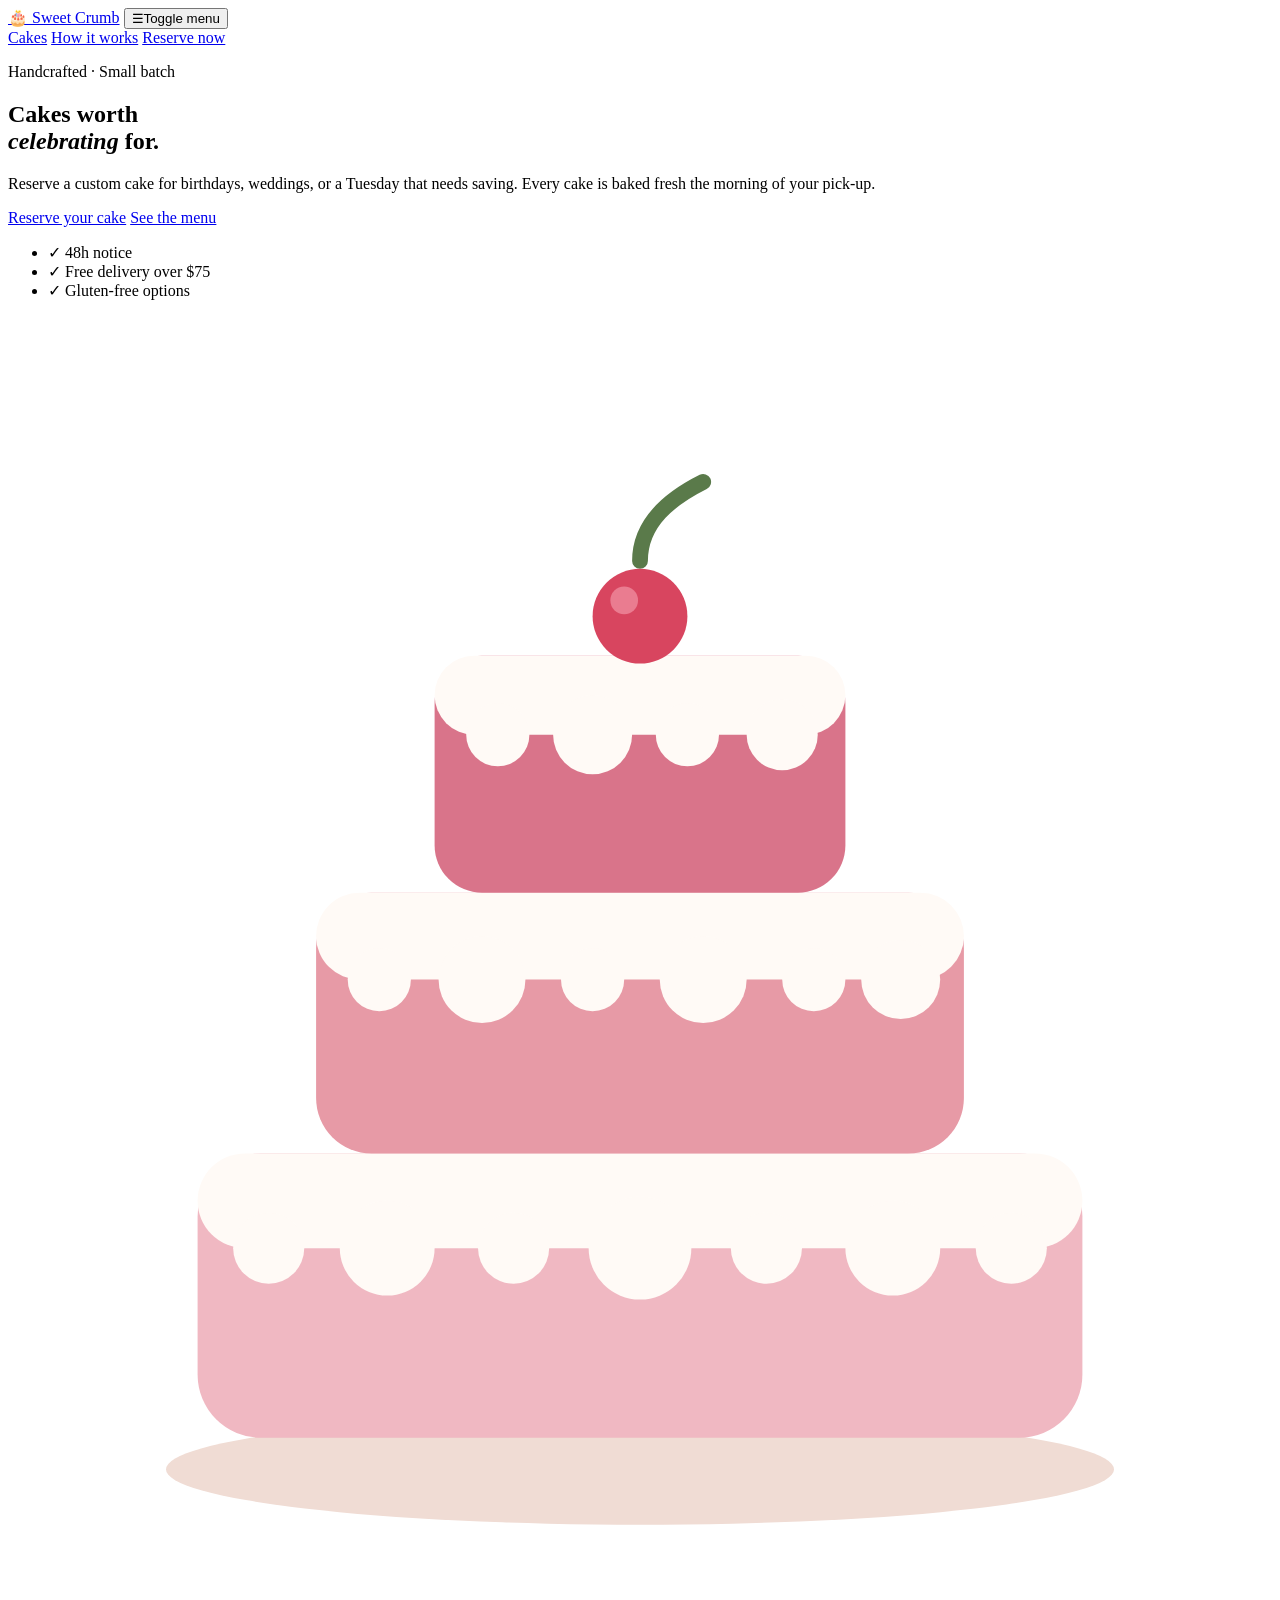
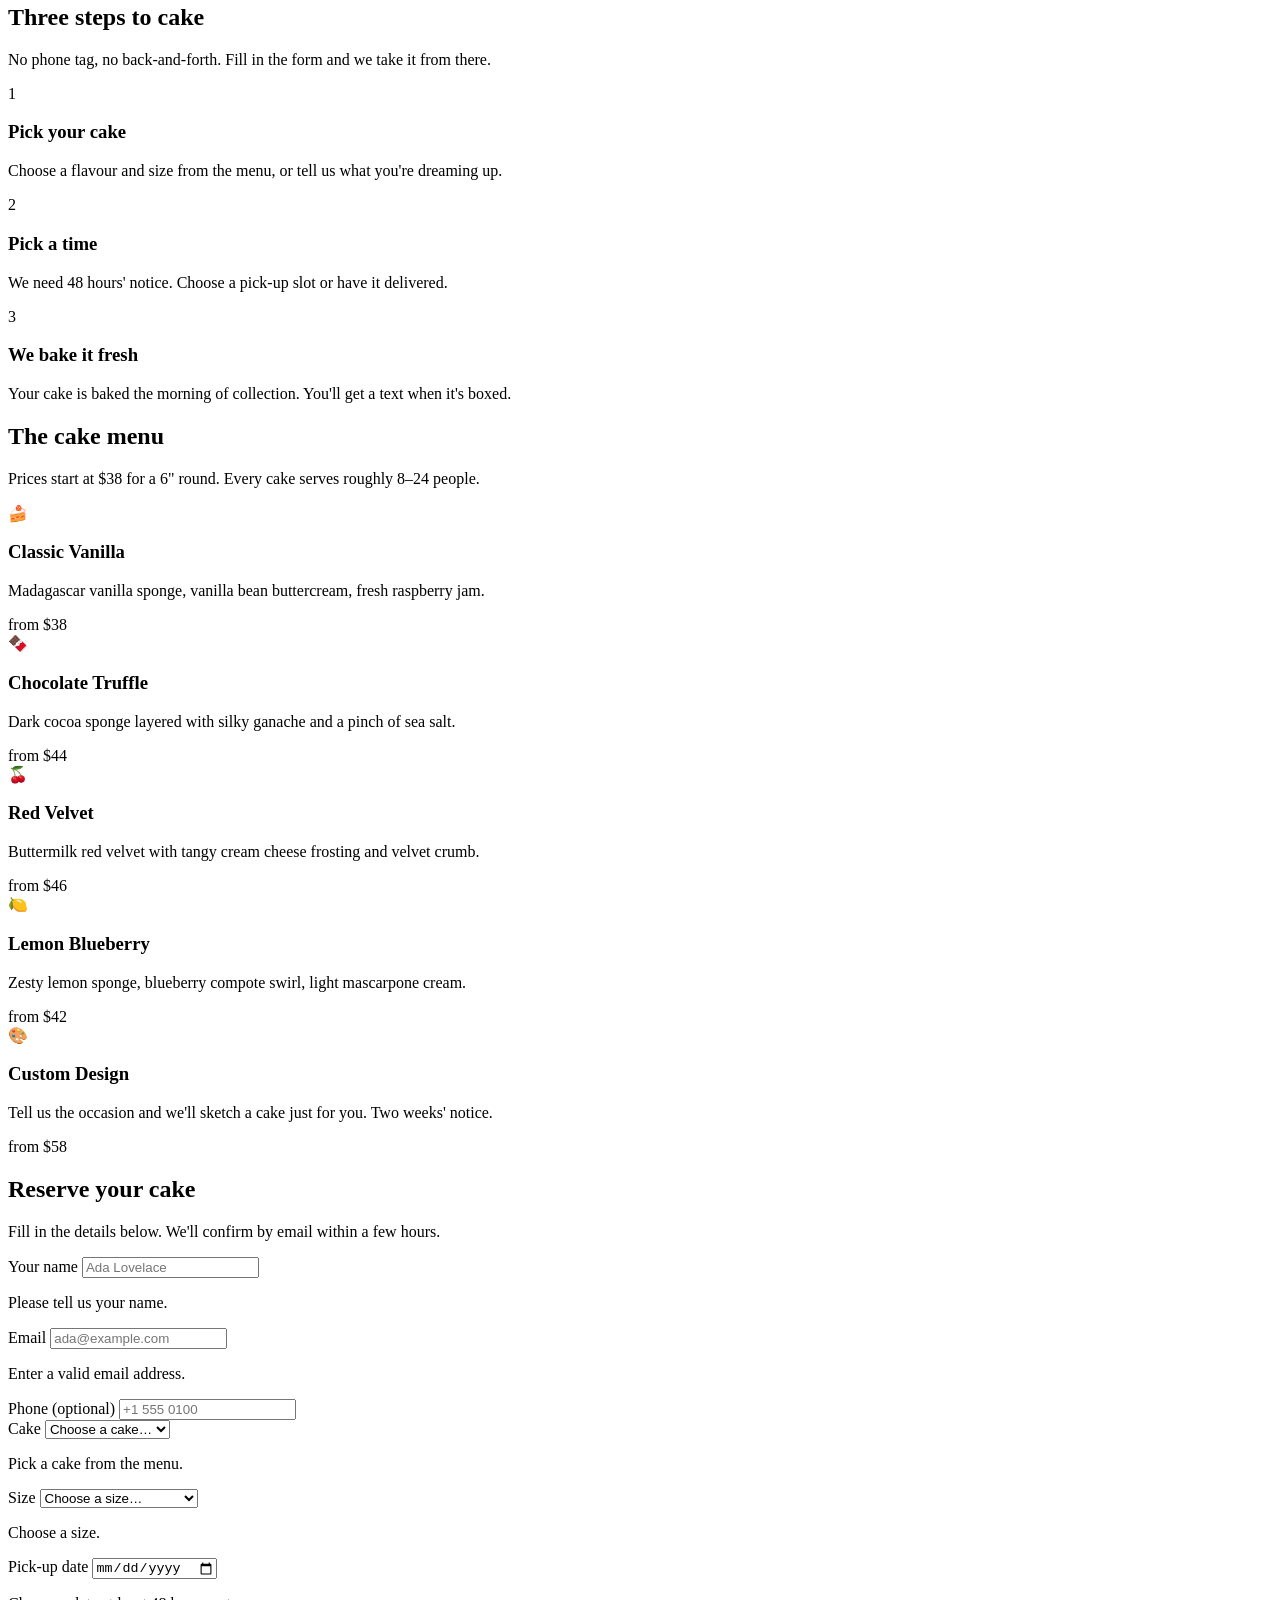
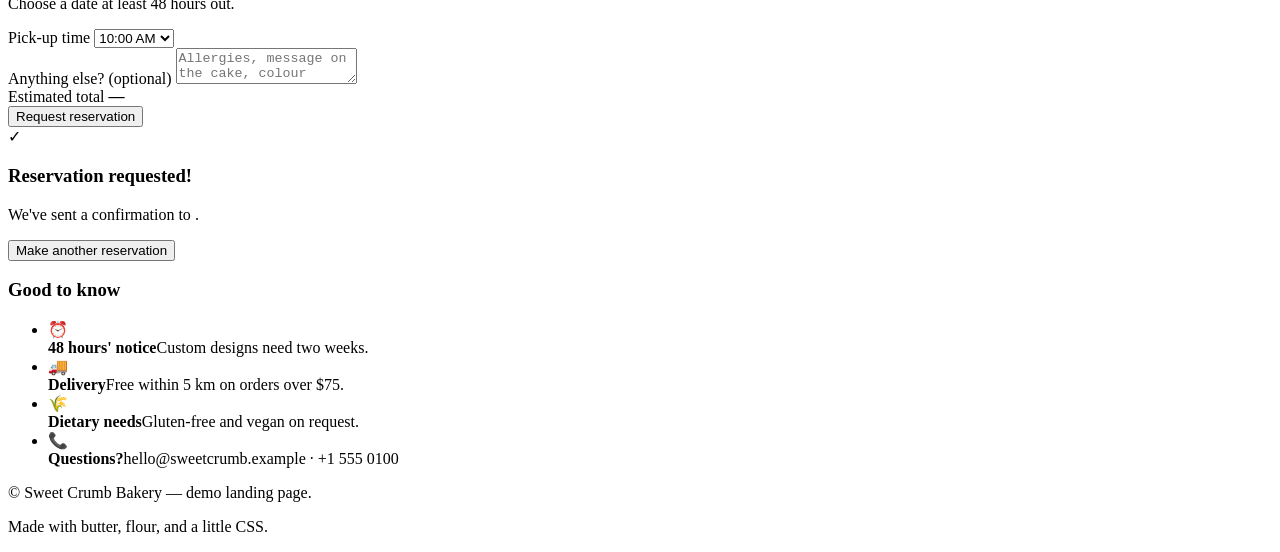
==== index.html @ ac87574b "Add files via upload" ====
<!DOCTYPE html>
<html lang="en">
<head>
  <meta charset="UTF-8" />
  <meta name="viewport" content="width=device-width, initial-scale=1.0" />
  <title>Sweet Crumb — Custom Cake Reservations</title>
  <meta name="description" content="Reserve a handcrafted cake for any occasion. Baked fresh, delivered to your door." />

  <link rel="preconnect" href="https://fonts.googleapis.com" />
  <link rel="preconnect" href="https://fonts.gstatic.com" crossorigin />
  <link href="https://fonts.googleapis.com/css2?family=Fraunces:wght@400;600;700&family=Inter:wght@400;500;600&display=swap" rel="stylesheet" />
  <link rel="stylesheet" href="css/styles.css" />
  <link rel="icon" href="data:image/svg+xml,<svg xmlns=%22http://www.w3.org/2000/svg%22 viewBox=%220 0 100 100%22><text y=%22.9em%22 font-size=%2290%22>🎂</text></svg>" />
</head>
<body>

  <header class="site-header" id="top">
    <div class="container header-inner">
      <a class="logo" href="#top"><span class="logo-mark">🎂</span> Sweet&nbsp;Crumb</a>

      <button class="nav-toggle" aria-expanded="false" aria-controls="primary-nav">
        <span aria-hidden="true">☰</span><span class="sr-only">Toggle menu</span>
      </button>

      <nav class="nav" id="primary-nav">
        <a href="#menu">Cakes</a>
        <a href="#how">How it works</a>
        <a href="#reserve" class="btn btn-sm">Reserve now</a>
      </nav>
    </div>
  </header>

  <main>

    <section class="hero">
      <div class="container hero-grid">
        <div class="hero-copy">
          <p class="eyebrow">Handcrafted · Small batch</p>
          <h1>Cakes worth<br /><em>celebrating</em> for.</h1>
          <p class="lead">
            Reserve a custom cake for birthdays, weddings, or a Tuesday that needs saving.
            Every cake is baked fresh the morning of your pick-up.
          </p>
          <div class="hero-actions">
            <a href="#reserve" class="btn">Reserve your cake</a>
            <a href="#menu" class="btn btn-ghost">See the menu</a>
          </div>
          <ul class="hero-badges">
            <li>✓ 48h notice</li>
            <li>✓ Free delivery over $75</li>
            <li>✓ Gluten-free options</li>
          </ul>
        </div>

        <div class="hero-art">
          <svg class="cake-art" viewBox="0 0 320 320" role="img"
               aria-label="Illustration of a three-tier frosted cake topped with a cherry">
            <ellipse cx="160" cy="292" rx="120" ry="14" fill="#f0dcd4"/>

            <rect x="48" y="212" width="224" height="72" rx="16" fill="#f0b8c2"/>
            <rect x="48" y="212" width="224" height="24" rx="12" fill="#fffaf6"/>
            <g fill="#fffaf6">
              <circle cx="66" cy="236" r="9"/><circle cx="96" cy="236" r="12"/>
              <circle cx="128" cy="236" r="9"/><circle cx="160" cy="236" r="13"/>
              <circle cx="192" cy="236" r="9"/><circle cx="224" cy="236" r="12"/>
              <circle cx="254" cy="236" r="9"/>
            </g>

            <rect x="78" y="146" width="164" height="66" rx="14" fill="#e79aa6"/>
            <rect x="78" y="146" width="164" height="22" rx="11" fill="#fffaf6"/>
            <g fill="#fffaf6">
              <circle cx="94" cy="168" r="8"/><circle cx="120" cy="168" r="11"/>
              <circle cx="148" cy="168" r="8"/><circle cx="176" cy="168" r="11"/>
              <circle cx="204" cy="168" r="8"/><circle cx="226" cy="168" r="10"/>
            </g>

            <rect x="108" y="86" width="104" height="60" rx="12" fill="#d9748a"/>
            <rect x="108" y="86" width="104" height="20" rx="10" fill="#fffaf6"/>
            <g fill="#fffaf6">
              <circle cx="124" cy="106" r="8"/><circle cx="148" cy="106" r="10"/>
              <circle cx="172" cy="106" r="8"/><circle cx="196" cy="106" r="9"/>
            </g>

            <path d="M160 62c0-10 8-16 16-20" fill="none" stroke="#5a7a4a"
                  stroke-width="4" stroke-linecap="round"/>
            <circle cx="160" cy="76" r="12" fill="#d8455f"/>
            <circle cx="156" cy="72" r="3.5" fill="#ef8a9c" opacity=".8"/>
          </svg>
        </div>
      </div>
    </section>

    <section class="section" id="how">
      <div class="container">
        <div class="section-head reveal">
          <h2>Three steps to cake</h2>
          <p>No phone tag, no back-and-forth. Fill in the form and we take it from there.</p>
        </div>

        <div class="feature-grid">
          <article class="feature reveal">
            <span class="num">1</span>
            <h3>Pick your cake</h3>
            <p>Choose a flavour and size from the menu, or tell us what you're dreaming up.</p>
          </article>
          <article class="feature reveal">
            <span class="num">2</span>
            <h3>Pick a time</h3>
            <p>We need 48 hours' notice. Choose a pick-up slot or have it delivered.</p>
          </article>
          <article class="feature reveal">
            <span class="num">3</span>
            <h3>We bake it fresh</h3>
            <p>Your cake is baked the morning of collection. You'll get a text when it's boxed.</p>
          </article>
        </div>
      </div>
    </section>

    <section class="section" id="menu">
      <div class="container">
        <div class="section-head reveal">
          <h2>The cake menu</h2>
          <p>Prices start at $38 for a 6" round. Every cake serves roughly 8–24 people.</p>
        </div>

        <div class="menu-grid">
          <article class="cake-card reveal">
            <div class="cake-art-top" style="--tint:#fdf0e6">🍰</div>
            <div class="body">
              <h3>Classic Vanilla</h3>
              <p>Madagascar vanilla sponge, vanilla bean buttercream, fresh raspberry jam.</p>
              <span class="price">from $38</span>
            </div>
          </article>

          <article class="cake-card reveal">
            <div class="cake-art-top" style="--tint:#f3e9e4">🍫</div>
            <div class="body">
              <h3>Chocolate Truffle</h3>
              <p>Dark cocoa sponge layered with silky ganache and a pinch of sea salt.</p>
              <span class="price">from $44</span>
            </div>
          </article>

          <article class="cake-card reveal">
            <div class="cake-art-top" style="--tint:#fdeaea">🍒</div>
            <div class="body">
              <h3>Red Velvet</h3>
              <p>Buttermilk red velvet with tangy cream cheese frosting and velvet crumb.</p>
              <span class="price">from $46</span>
            </div>
          </article>

          <article class="cake-card reveal">
            <div class="cake-art-top" style="--tint:#fbf6e0">🍋</div>
            <div class="body">
              <h3>Lemon Blueberry</h3>
              <p>Zesty lemon sponge, blueberry compote swirl, light mascarpone cream.</p>
              <span class="price">from $42</span>
            </div>
          </article>

          <article class="cake-card reveal">
            <div class="cake-art-top" style="--tint:#f0eefb">🎨</div>
            <div class="body">
              <h3>Custom Design</h3>
              <p>Tell us the occasion and we'll sketch a cake just for you. Two weeks' notice.</p>
              <span class="price">from $58</span>
            </div>
          </article>
        </div>
      </div>
    </section>

    <section class="section" id="reserve">
      <div class="container">
        <div class="section-head reveal">
          <h2>Reserve your cake</h2>
          <p>Fill in the details below. We'll confirm by email within a few hours.</p>
        </div>

        <div class="reserve-grid">

          <div class="card reveal">
            <form id="reservation-form" novalidate>

              <div class="field">
                <label for="name">Your name</label>
                <input type="text" id="name" name="name" autocomplete="name" placeholder="Ada Lovelace" />
                <p class="error" id="name-error">Please tell us your name.</p>
              </div>

              <div class="field-row">
                <div class="field">
                  <label for="email">Email</label>
                  <input type="email" id="email" name="email" autocomplete="email" placeholder="ada@example.com" />
                  <p class="error" id="email-error">Enter a valid email address.</p>
                </div>
                <div class="field">
                  <label for="phone">Phone <span class="optional">(optional)</span></label>
                  <input type="tel" id="phone" name="phone" autocomplete="tel" placeholder="+1 555 0100" />
                </div>
              </div>

              <div class="field-row">
                <div class="field">
                  <label for="cake">Cake</label>
                  <select id="cake" name="cake">
                    <option value="">Choose a cake…</option>
                    <option value="vanilla">Classic Vanilla</option>
                    <option value="chocolate">Chocolate Truffle</option>
                    <option value="red-velvet">Red Velvet</option>
                    <option value="lemon">Lemon Blueberry</option>
                    <option value="custom">Custom Design</option>
                  </select>
                  <p class="error" id="cake-error">Pick a cake from the menu.</p>
                </div>
                <div class="field">
                  <label for="size">Size</label>
                  <select id="size" name="size">
                    <option value="">Choose a size…</option>
                    <option value="6">6" round — serves 8</option>
                    <option value="8">8" round — serves 14</option>
                    <option value="10">10" round — serves 24</option>
                    <option value="tiered">Two-tier — serves 30+</option>
                  </select>
                  <p class="error" id="size-error">Choose a size.</p>
                </div>
              </div>

              <div class="field-row">
                <div class="field">
                  <label for="date">Pick-up date</label>
                  <input type="date" id="date" name="date" />
                  <p class="error" id="date-error">Choose a date at least 48 hours out.</p>
                </div>
                <div class="field">
                  <label for="time">Pick-up time</label>
                  <select id="time" name="time">
                    <option>10:00 AM</option>
                    <option>12:00 PM</option>
                    <option>2:00 PM</option>
                    <option>4:00 PM</option>
                    <option>6:00 PM</option>
                  </select>
                </div>
              </div>

              <div class="field">
                <label for="notes">Anything else? <span class="optional">(optional)</span></label>
                <textarea id="notes" name="notes" placeholder="Allergies, message on the cake, colour theme…"></textarea>
              </div>

              <div class="estimate">
                <span>Estimated total</span>
                <strong id="estimate-amount">—</strong>
              </div>

              <button type="submit" class="btn btn-block">Request reservation</button>
            </form>

            <div class="confirmation" id="confirmation">
              <div class="tick" aria-hidden="true">✓</div>
              <h3>Reservation requested!</h3>
              <p>We've sent a confirmation to <strong id="confirmation-email"></strong>.</p>
              <div class="summary" id="summary"></div>
              <button type="button" class="btn btn-ghost" id="new-reservation">Make another reservation</button>
            </div>
          </div>

          <aside class="card reveal">
            <h3>Good to know</h3>
            <ul class="info-list">
              <li>
                <span class="ico" aria-hidden="true">⏰</span>
                <div><strong>48 hours' notice</strong><span>Custom designs need two weeks.</span></div>
              </li>
              <li>
                <span class="ico" aria-hidden="true">🚚</span>
                <div><strong>Delivery</strong><span>Free within 5 km on orders over $75.</span></div>
              </li>
              <li>
                <span class="ico" aria-hidden="true">🌾</span>
                <div><strong>Dietary needs</strong><span>Gluten-free and vegan on request.</span></div>
              </li>
              <li>
                <span class="ico" aria-hidden="true">📞</span>
                <div><strong>Questions?</strong><span>hello@sweetcrumb.example · +1 555 0100</span></div>
              </li>
            </ul>
          </aside>

        </div>
      </div>
    </section>

  </main>

  <footer class="site-footer">
    <div class="container footer-inner">
      <p>© <span id="year"></span> Sweet Crumb Bakery — demo landing page.</p>
      <p>Made with butter, flour, and a little CSS.</p>
    </div>
  </footer>

  <script src="js/main.js"></script>
</body>
</html>
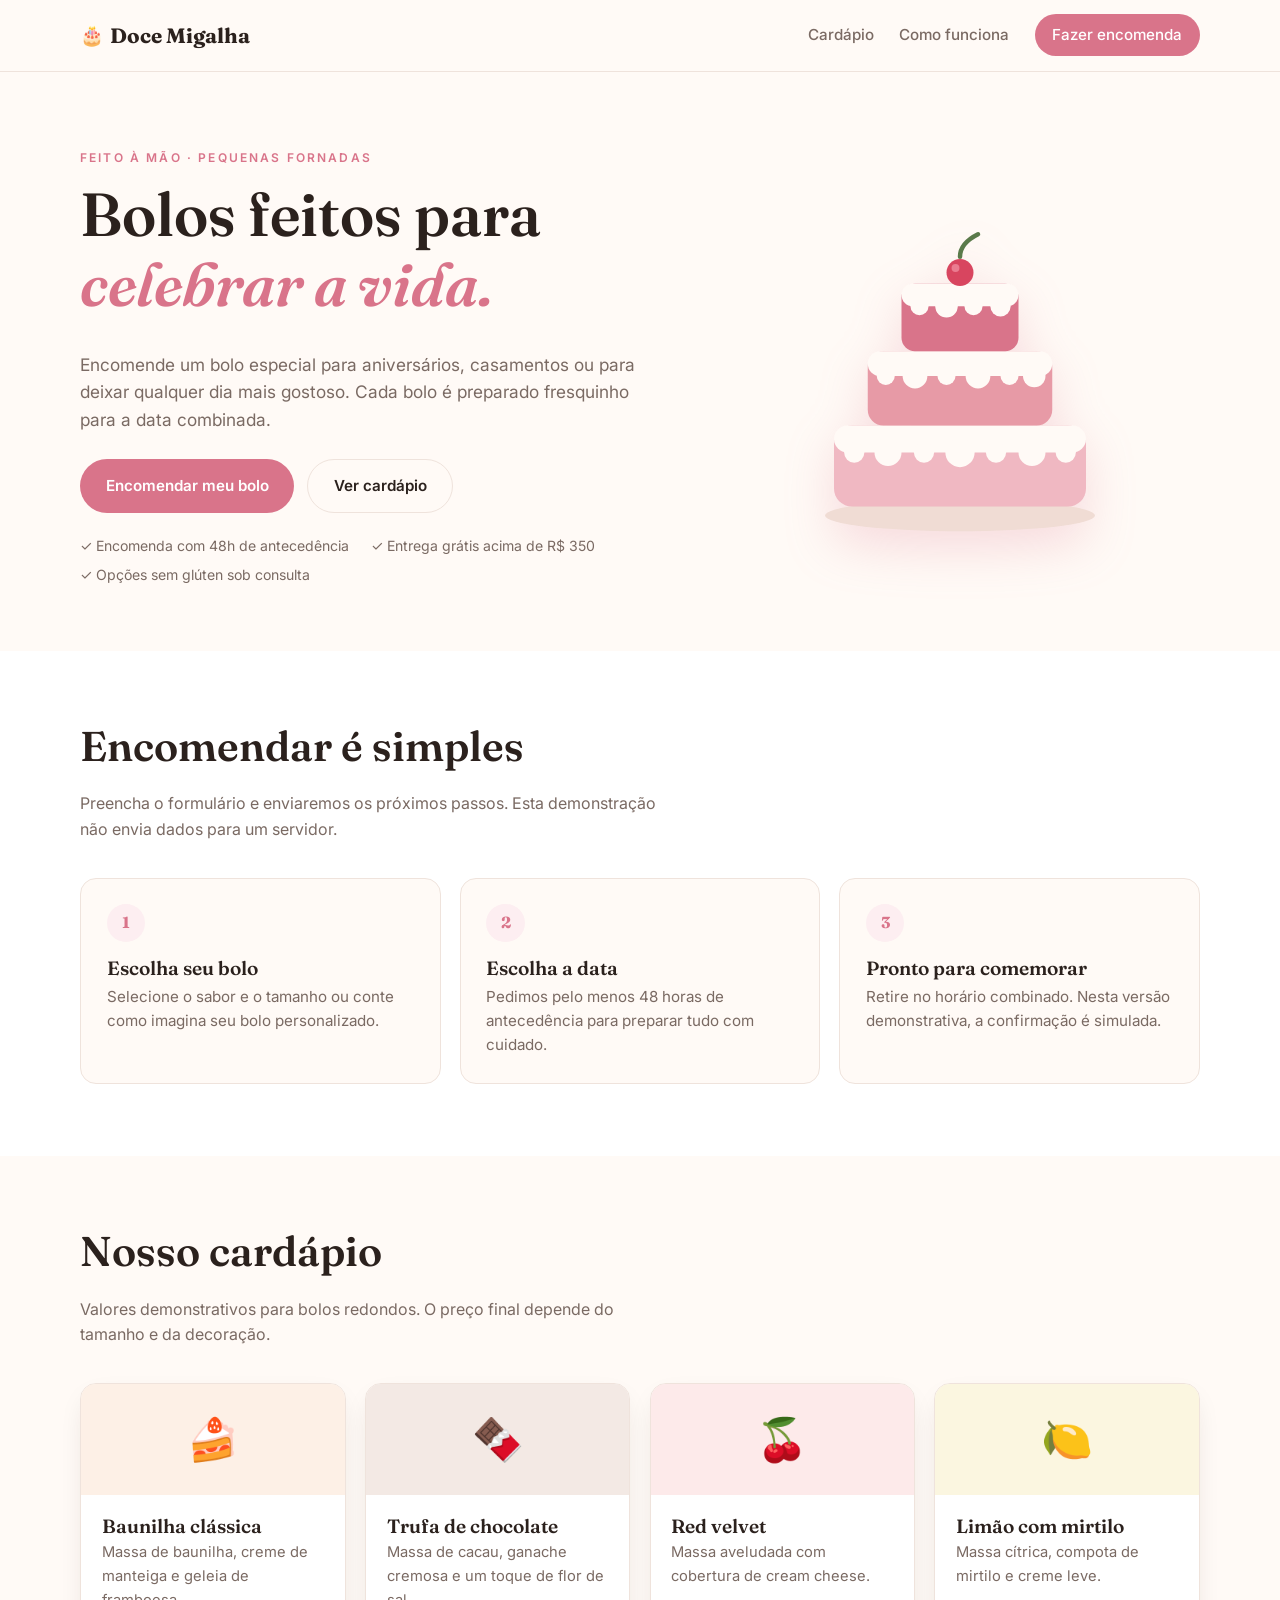
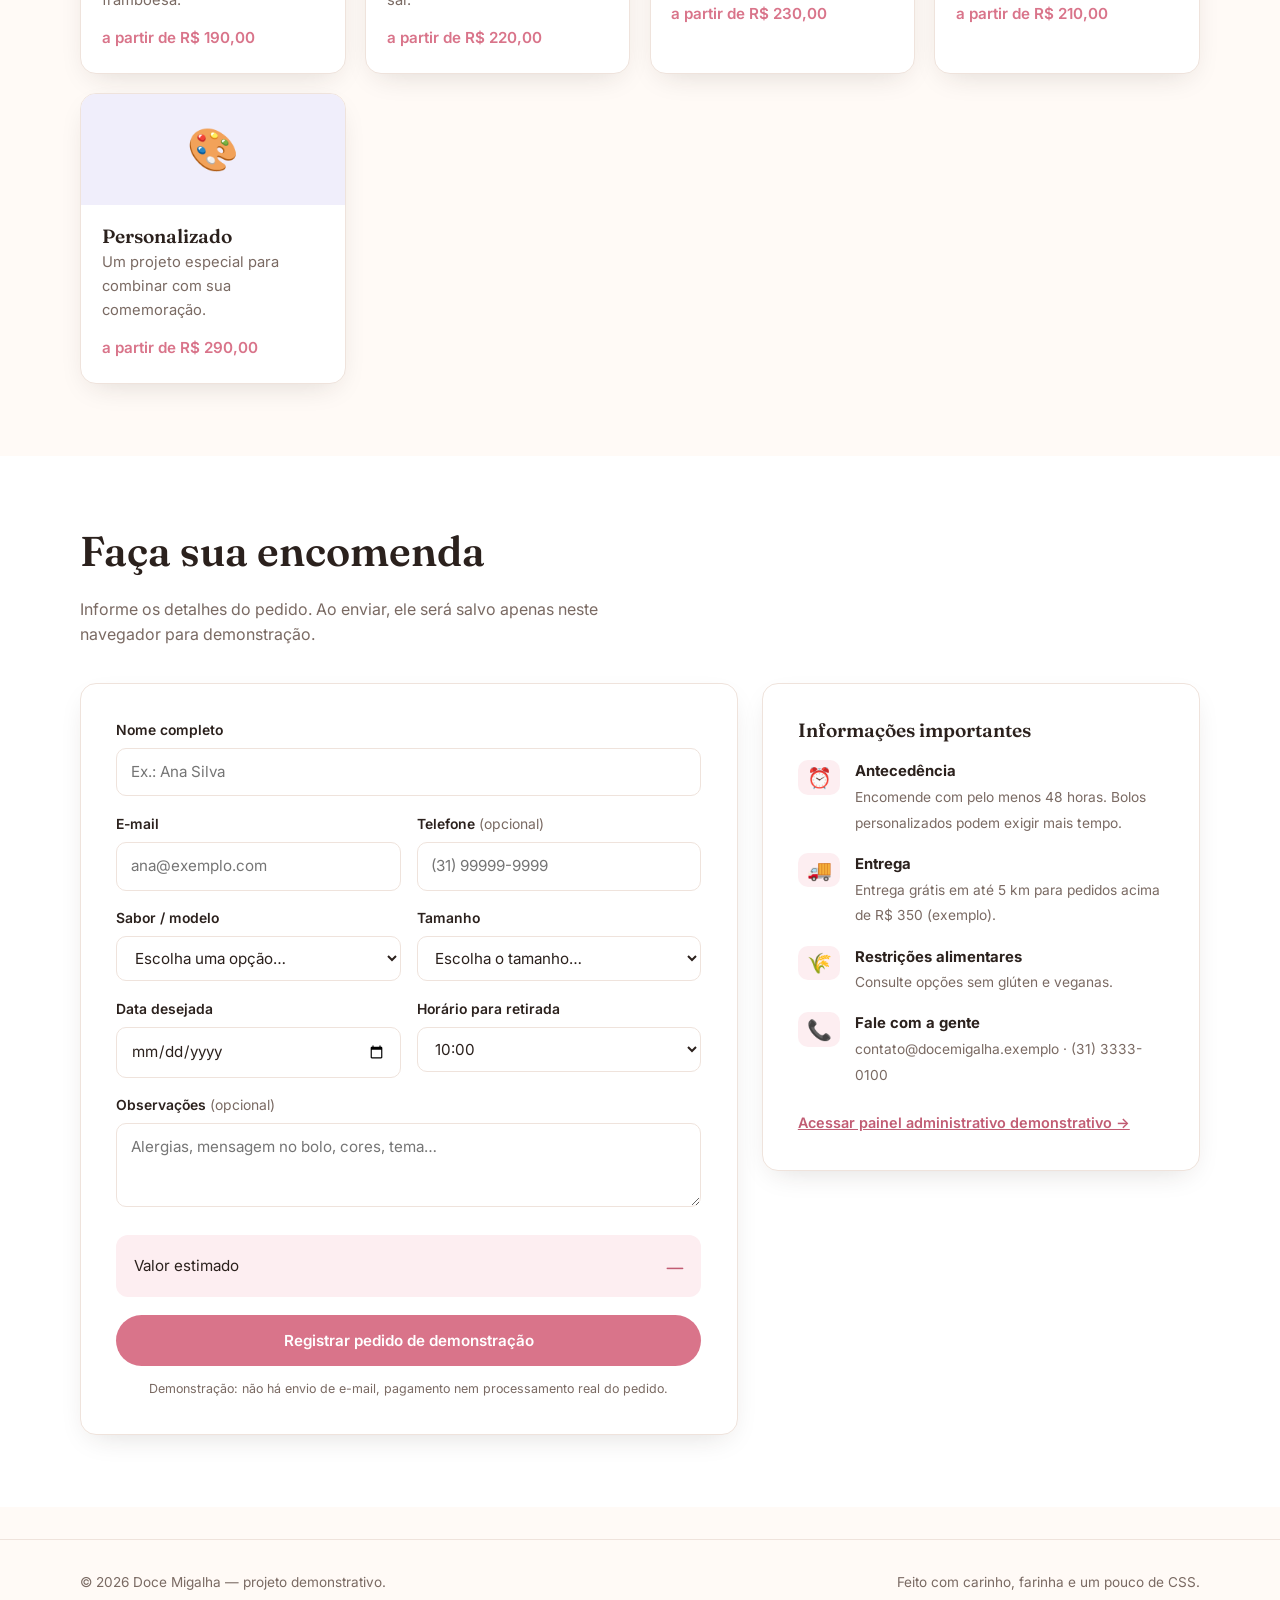
==== commit 7e7160d3: "first commit2" ====
--- a/index.html
+++ b/index.html
@@ -1,309 +1,138 @@
 <!DOCTYPE html>
-<html lang="en">
+<html lang="pt-BR">
 <head>
-  <meta charset="UTF-8" />
-  <meta name="viewport" content="width=device-width, initial-scale=1.0" />
-  <title>Sweet Crumb — Custom Cake Reservations</title>
-  <meta name="description" content="Reserve a handcrafted cake for any occasion. Baked fresh, delivered to your door." />
-
-  <link rel="preconnect" href="https://fonts.googleapis.com" />
-  <link rel="preconnect" href="https://fonts.gstatic.com" crossorigin />
-  <link href="https://fonts.googleapis.com/css2?family=Fraunces:wght@400;600;700&family=Inter:wght@400;500;600&display=swap" rel="stylesheet" />
-  <link rel="stylesheet" href="css/styles.css" />
-  <link rel="icon" href="data:image/svg+xml,<svg xmlns=%22http://www.w3.org/2000/svg%22 viewBox=%220 0 100 100%22><text y=%22.9em%22 font-size=%2290%22>🎂</text></svg>" />
+  <meta charset="UTF-8">
+  <meta name="viewport" content="width=device-width, initial-scale=1.0">
+  <title>Doce Migalha — Bolos artesanais sob encomenda</title>
+  <meta name="description" content="Reserve um bolo artesanal para sua comemoração. Feito fresquinho e com carinho.">
+  <link rel="preconnect" href="https://fonts.googleapis.com">
+  <link rel="preconnect" href="https://fonts.gstatic.com" crossorigin>
+  <link href="https://fonts.googleapis.com/css2?family=Fraunces:wght@400;600;700&family=Inter:wght@400;500;600;700&display=swap" rel="stylesheet">
+  <link rel="stylesheet" href="css/styles.css">
+  <link rel="icon" href="data:image/svg+xml,<svg xmlns=%22http://www.w3.org/2000/svg%22 viewBox=%220 0 100 100%22><text y=%22.9em%22 font-size=%2290%22>🎂</text></svg>">
 </head>
 <body>
-
   <header class="site-header" id="top">
     <div class="container header-inner">
-      <a class="logo" href="#top"><span class="logo-mark">🎂</span> Sweet&nbsp;Crumb</a>
-
-      <button class="nav-toggle" aria-expanded="false" aria-controls="primary-nav">
-        <span aria-hidden="true">☰</span><span class="sr-only">Toggle menu</span>
-      </button>
-
-      <nav class="nav" id="primary-nav">
-        <a href="#menu">Cakes</a>
-        <a href="#how">How it works</a>
-        <a href="#reserve" class="btn btn-sm">Reserve now</a>
+      <a class="logo" href="#top"><span class="logo-mark" aria-hidden="true">🎂</span> Doce Migalha</a>
+      <button class="nav-toggle" aria-expanded="false" aria-controls="primary-nav" aria-label="Abrir menu">☰</button>
+      <nav class="nav" id="primary-nav" aria-label="Navegação principal">
+        <a href="#cardapio">Cardápio</a>
+        <a href="#como-funciona">Como funciona</a>
+        <a href="#reserva" class="btn btn-sm">Fazer encomenda</a>
       </nav>
     </div>
   </header>
 
   <main>
-
     <section class="hero">
       <div class="container hero-grid">
         <div class="hero-copy">
-          <p class="eyebrow">Handcrafted · Small batch</p>
-          <h1>Cakes worth<br /><em>celebrating</em> for.</h1>
-          <p class="lead">
-            Reserve a custom cake for birthdays, weddings, or a Tuesday that needs saving.
-            Every cake is baked fresh the morning of your pick-up.
-          </p>
+          <p class="eyebrow">Feito à mão · Pequenas fornadas</p>
+          <h1>Bolos feitos para<br><em>celebrar a vida.</em></h1>
+          <p class="lead">Encomende um bolo especial para aniversários, casamentos ou para deixar qualquer dia mais gostoso. Cada bolo é preparado fresquinho para a data combinada.</p>
           <div class="hero-actions">
-            <a href="#reserve" class="btn">Reserve your cake</a>
-            <a href="#menu" class="btn btn-ghost">See the menu</a>
+            <a href="#reserva" class="btn">Encomendar meu bolo</a>
+            <a href="#cardapio" class="btn btn-ghost">Ver cardápio</a>
           </div>
           <ul class="hero-badges">
-            <li>✓ 48h notice</li>
-            <li>✓ Free delivery over $75</li>
-            <li>✓ Gluten-free options</li>
+            <li>✓ Encomenda com 48h de antecedência</li>
+            <li>✓ Entrega grátis acima de R$ 350</li>
+            <li>✓ Opções sem glúten sob consulta</li>
           </ul>
         </div>
-
         <div class="hero-art">
-          <svg class="cake-art" viewBox="0 0 320 320" role="img"
-               aria-label="Illustration of a three-tier frosted cake topped with a cherry">
+          <svg class="cake-art" viewBox="0 0 320 320" role="img" aria-label="Ilustração de um bolo de três andares decorado com uma cereja">
             <ellipse cx="160" cy="292" rx="120" ry="14" fill="#f0dcd4"/>
-
             <rect x="48" y="212" width="224" height="72" rx="16" fill="#f0b8c2"/>
             <rect x="48" y="212" width="224" height="24" rx="12" fill="#fffaf6"/>
-            <g fill="#fffaf6">
-              <circle cx="66" cy="236" r="9"/><circle cx="96" cy="236" r="12"/>
-              <circle cx="128" cy="236" r="9"/><circle cx="160" cy="236" r="13"/>
-              <circle cx="192" cy="236" r="9"/><circle cx="224" cy="236" r="12"/>
-              <circle cx="254" cy="236" r="9"/>
-            </g>
-
+            <g fill="#fffaf6"><circle cx="66" cy="236" r="9"/><circle cx="96" cy="236" r="12"/><circle cx="128" cy="236" r="9"/><circle cx="160" cy="236" r="13"/><circle cx="192" cy="236" r="9"/><circle cx="224" cy="236" r="12"/><circle cx="254" cy="236" r="9"/></g>
             <rect x="78" y="146" width="164" height="66" rx="14" fill="#e79aa6"/>
             <rect x="78" y="146" width="164" height="22" rx="11" fill="#fffaf6"/>
-            <g fill="#fffaf6">
-              <circle cx="94" cy="168" r="8"/><circle cx="120" cy="168" r="11"/>
-              <circle cx="148" cy="168" r="8"/><circle cx="176" cy="168" r="11"/>
-              <circle cx="204" cy="168" r="8"/><circle cx="226" cy="168" r="10"/>
-            </g>
-
+            <g fill="#fffaf6"><circle cx="94" cy="168" r="8"/><circle cx="120" cy="168" r="11"/><circle cx="148" cy="168" r="8"/><circle cx="176" cy="168" r="11"/><circle cx="204" cy="168" r="8"/><circle cx="226" cy="168" r="10"/></g>
             <rect x="108" y="86" width="104" height="60" rx="12" fill="#d9748a"/>
             <rect x="108" y="86" width="104" height="20" rx="10" fill="#fffaf6"/>
-            <g fill="#fffaf6">
-              <circle cx="124" cy="106" r="8"/><circle cx="148" cy="106" r="10"/>
-              <circle cx="172" cy="106" r="8"/><circle cx="196" cy="106" r="9"/>
-            </g>
-
-            <path d="M160 62c0-10 8-16 16-20" fill="none" stroke="#5a7a4a"
-                  stroke-width="4" stroke-linecap="round"/>
-            <circle cx="160" cy="76" r="12" fill="#d8455f"/>
-            <circle cx="156" cy="72" r="3.5" fill="#ef8a9c" opacity=".8"/>
+            <g fill="#fffaf6"><circle cx="124" cy="106" r="8"/><circle cx="148" cy="106" r="10"/><circle cx="172" cy="106" r="8"/><circle cx="196" cy="106" r="9"/></g>
+            <path d="M160 62c0-10 8-16 16-20" fill="none" stroke="#5a7a4a" stroke-width="4" stroke-linecap="round"/>
+            <circle cx="160" cy="76" r="12" fill="#d8455f"/><circle cx="156" cy="72" r="3.5" fill="#ef8a9c" opacity=".8"/>
           </svg>
         </div>
       </div>
     </section>
 
-    <section class="section" id="how">
+    <section class="section" id="como-funciona">
       <div class="container">
         <div class="section-head reveal">
-          <h2>Three steps to cake</h2>
-          <p>No phone tag, no back-and-forth. Fill in the form and we take it from there.</p>
+          <h2>Encomendar é simples</h2>
+          <p>Preencha o formulário e enviaremos os próximos passos. Esta demonstração não envia dados para um servidor.</p>
         </div>
-
         <div class="feature-grid">
-          <article class="feature reveal">
-            <span class="num">1</span>
-            <h3>Pick your cake</h3>
-            <p>Choose a flavour and size from the menu, or tell us what you're dreaming up.</p>
-          </article>
-          <article class="feature reveal">
-            <span class="num">2</span>
-            <h3>Pick a time</h3>
-            <p>We need 48 hours' notice. Choose a pick-up slot or have it delivered.</p>
-          </article>
-          <article class="feature reveal">
-            <span class="num">3</span>
-            <h3>We bake it fresh</h3>
-            <p>Your cake is baked the morning of collection. You'll get a text when it's boxed.</p>
-          </article>
+          <article class="feature reveal"><span class="num">1</span><h3>Escolha seu bolo</h3><p>Selecione o sabor e o tamanho ou conte como imagina seu bolo personalizado.</p></article>
+          <article class="feature reveal"><span class="num">2</span><h3>Escolha a data</h3><p>Pedimos pelo menos 48 horas de antecedência para preparar tudo com cuidado.</p></article>
+          <article class="feature reveal"><span class="num">3</span><h3>Pronto para comemorar</h3><p>Retire no horário combinado. Nesta versão demonstrativa, a confirmação é simulada.</p></article>
         </div>
       </div>
     </section>
 
-    <section class="section" id="menu">
+    <section class="section" id="cardapio">
       <div class="container">
-        <div class="section-head reveal">
-          <h2>The cake menu</h2>
-          <p>Prices start at $38 for a 6" round. Every cake serves roughly 8–24 people.</p>
-        </div>
-
-        <div class="menu-grid">
-          <article class="cake-card reveal">
-            <div class="cake-art-top" style="--tint:#fdf0e6">🍰</div>
-            <div class="body">
-              <h3>Classic Vanilla</h3>
-              <p>Madagascar vanilla sponge, vanilla bean buttercream, fresh raspberry jam.</p>
-              <span class="price">from $38</span>
-            </div>
-          </article>
-
-          <article class="cake-card reveal">
-            <div class="cake-art-top" style="--tint:#f3e9e4">🍫</div>
-            <div class="body">
-              <h3>Chocolate Truffle</h3>
-              <p>Dark cocoa sponge layered with silky ganache and a pinch of sea salt.</p>
-              <span class="price">from $44</span>
-            </div>
-          </article>
-
-          <article class="cake-card reveal">
-            <div class="cake-art-top" style="--tint:#fdeaea">🍒</div>
-            <div class="body">
-              <h3>Red Velvet</h3>
-              <p>Buttermilk red velvet with tangy cream cheese frosting and velvet crumb.</p>
-              <span class="price">from $46</span>
-            </div>
-          </article>
-
-          <article class="cake-card reveal">
-            <div class="cake-art-top" style="--tint:#fbf6e0">🍋</div>
-            <div class="body">
-              <h3>Lemon Blueberry</h3>
-              <p>Zesty lemon sponge, blueberry compote swirl, light mascarpone cream.</p>
-              <span class="price">from $42</span>
-            </div>
-          </article>
-
-          <article class="cake-card reveal">
-            <div class="cake-art-top" style="--tint:#f0eefb">🎨</div>
-            <div class="body">
-              <h3>Custom Design</h3>
-              <p>Tell us the occasion and we'll sketch a cake just for you. Two weeks' notice.</p>
-              <span class="price">from $58</span>
-            </div>
-          </article>
+        <div class="section-head reveal"><h2>Nosso cardápio</h2><p>Valores demonstrativos para bolos redondos. O preço final depende do tamanho e da decoração.</p></div>
+        <div class="menu-grid" id="menu-grid">
+          <article class="cake-card reveal"><div class="cake-art-top" style="--tint:#fdf0e6">🍰</div><div class="body"><h3>Baunilha clássica</h3><p>Massa de baunilha, creme de manteiga e geleia de framboesa.</p><span class="price">a partir de R$ 190,00</span></div></article>
+          <article class="cake-card reveal"><div class="cake-art-top" style="--tint:#f3e9e4">🍫</div><div class="body"><h3>Trufa de chocolate</h3><p>Massa de cacau, ganache cremosa e um toque de flor de sal.</p><span class="price">a partir de R$ 220,00</span></div></article>
+          <article class="cake-card reveal"><div class="cake-art-top" style="--tint:#fdeaea">🍒</div><div class="body"><h3>Red velvet</h3><p>Massa aveludada com cobertura de cream cheese.</p><span class="price">a partir de R$ 230,00</span></div></article>
+          <article class="cake-card reveal"><div class="cake-art-top" style="--tint:#fbf6e0">🍋</div><div class="body"><h3>Limão com mirtilo</h3><p>Massa cítrica, compota de mirtilo e creme leve.</p><span class="price">a partir de R$ 210,00</span></div></article>
+          <article class="cake-card reveal"><div class="cake-art-top" style="--tint:#f0eefb">🎨</div><div class="body"><h3>Personalizado</h3><p>Um projeto especial para combinar com sua comemoração.</p><span class="price">a partir de R$ 290,00</span></div></article>
         </div>
       </div>
     </section>
 
-    <section class="section" id="reserve">
+    <section class="section" id="reserva">
       <div class="container">
-        <div class="section-head reveal">
-          <h2>Reserve your cake</h2>
-          <p>Fill in the details below. We'll confirm by email within a few hours.</p>
-        </div>
-
+        <div class="section-head reveal"><h2>Faça sua encomenda</h2><p>Informe os detalhes do pedido. Ao enviar, ele será salvo apenas neste navegador para demonstração.</p></div>
         <div class="reserve-grid">
-
           <div class="card reveal">
             <form id="reservation-form" novalidate>
-
-              <div class="field">
-                <label for="name">Your name</label>
-                <input type="text" id="name" name="name" autocomplete="name" placeholder="Ada Lovelace" />
-                <p class="error" id="name-error">Please tell us your name.</p>
+              <div class="field"><label for="name">Nome completo</label><input type="text" id="name" name="name" autocomplete="name" placeholder="Ex.: Ana Silva" required><p class="error" id="name-error">Informe seu nome.</p></div>
+              <div class="field-row">
+                <div class="field"><label for="email">E-mail</label><input type="email" id="email" name="email" autocomplete="email" placeholder="ana@exemplo.com" required><p class="error" id="email-error">Informe um e-mail válido.</p></div>
+                <div class="field"><label for="phone">Telefone <span class="optional">(opcional)</span></label><input type="tel" id="phone" name="phone" autocomplete="tel" placeholder="(31) 99999-9999"></div>
               </div>
-
               <div class="field-row">
-                <div class="field">
-                  <label for="email">Email</label>
-                  <input type="email" id="email" name="email" autocomplete="email" placeholder="ada@example.com" />
-                  <p class="error" id="email-error">Enter a valid email address.</p>
-                </div>
-                <div class="field">
-                  <label for="phone">Phone <span class="optional">(optional)</span></label>
-                  <input type="tel" id="phone" name="phone" autocomplete="tel" placeholder="+1 555 0100" />
-                </div>
+                <div class="field"><label for="cake">Sabor / modelo</label><select id="cake" name="cake" required><option value="">Escolha uma opção…</option><option value="vanilla">Baunilha clássica</option><option value="chocolate">Trufa de chocolate</option><option value="red-velvet">Red velvet</option><option value="lemon">Limão com mirtilo</option><option value="custom">Personalizado</option></select><p class="error" id="cake-error">Escolha um bolo.</p></div>
+                <div class="field"><label for="size">Tamanho</label><select id="size" name="size" required><option value="">Escolha o tamanho…</option><option value="6">15 cm — serve 8 pessoas</option><option value="8">20 cm — serve 14 pessoas</option><option value="10">25 cm — serve 24 pessoas</option><option value="tiered">Dois andares — 30+ pessoas</option></select><p class="error" id="size-error">Escolha o tamanho.</p></div>
               </div>
-
               <div class="field-row">
-                <div class="field">
-                  <label for="cake">Cake</label>
-                  <select id="cake" name="cake">
-                    <option value="">Choose a cake…</option>
-                    <option value="vanilla">Classic Vanilla</option>
-                    <option value="chocolate">Chocolate Truffle</option>
-                    <option value="red-velvet">Red Velvet</option>
-                    <option value="lemon">Lemon Blueberry</option>
-                    <option value="custom">Custom Design</option>
-                  </select>
-                  <p class="error" id="cake-error">Pick a cake from the menu.</p>
-                </div>
-                <div class="field">
-                  <label for="size">Size</label>
-                  <select id="size" name="size">
-                    <option value="">Choose a size…</option>
-                    <option value="6">6" round — serves 8</option>
-                    <option value="8">8" round — serves 14</option>
-                    <option value="10">10" round — serves 24</option>
-                    <option value="tiered">Two-tier — serves 30+</option>
-                  </select>
-                  <p class="error" id="size-error">Choose a size.</p>
-                </div>
+                <div class="field"><label for="date">Data desejada</label><input type="date" id="date" name="date" required><p class="error" id="date-error">Escolha uma data com pelo menos 48 horas de antecedência.</p></div>
+                <div class="field"><label for="time">Horário para retirada</label><select id="time" name="time"><option>10:00</option><option>12:00</option><option>14:00</option><option>16:00</option><option>18:00</option></select></div>
               </div>
-
-              <div class="field-row">
-                <div class="field">
-                  <label for="date">Pick-up date</label>
-                  <input type="date" id="date" name="date" />
-                  <p class="error" id="date-error">Choose a date at least 48 hours out.</p>
-                </div>
-                <div class="field">
-                  <label for="time">Pick-up time</label>
-                  <select id="time" name="time">
-                    <option>10:00 AM</option>
-                    <option>12:00 PM</option>
-                    <option>2:00 PM</option>
-                    <option>4:00 PM</option>
-                    <option>6:00 PM</option>
-                  </select>
-                </div>
-              </div>
-
-              <div class="field">
-                <label for="notes">Anything else? <span class="optional">(optional)</span></label>
-                <textarea id="notes" name="notes" placeholder="Allergies, message on the cake, colour theme…"></textarea>
-              </div>
-
-              <div class="estimate">
-                <span>Estimated total</span>
-                <strong id="estimate-amount">—</strong>
-              </div>
-
-              <button type="submit" class="btn btn-block">Request reservation</button>
+              <div class="field"><label for="notes">Observações <span class="optional">(opcional)</span></label><textarea id="notes" name="notes" placeholder="Alergias, mensagem no bolo, cores, tema…"></textarea></div>
+              <div class="estimate"><span>Valor estimado</span><strong id="estimate-amount">—</strong></div>
+              <button type="submit" class="btn btn-block">Registrar pedido de demonstração</button>
+              <p class="demo-note">Demonstração: não há envio de e-mail, pagamento nem processamento real do pedido.</p>
             </form>
-
-            <div class="confirmation" id="confirmation">
-              <div class="tick" aria-hidden="true">✓</div>
-              <h3>Reservation requested!</h3>
-              <p>We've sent a confirmation to <strong id="confirmation-email"></strong>.</p>
+            <div class="confirmation" id="confirmation" aria-live="polite">
+              <div class="tick" aria-hidden="true">✓</div><h3>Pedido registrado neste navegador!</h3>
+              <p>Este é apenas um comprovante demonstrativo para <strong id="confirmation-email"></strong>.</p>
               <div class="summary" id="summary"></div>
-              <button type="button" class="btn btn-ghost" id="new-reservation">Make another reservation</button>
+              <button type="button" class="btn btn-ghost" id="new-reservation">Fazer outro pedido</button>
             </div>
           </div>
-
           <aside class="card reveal">
-            <h3>Good to know</h3>
+            <h3>Informações importantes</h3>
             <ul class="info-list">
-              <li>
-                <span class="ico" aria-hidden="true">⏰</span>
-                <div><strong>48 hours' notice</strong><span>Custom designs need two weeks.</span></div>
-              </li>
-              <li>
-                <span class="ico" aria-hidden="true">🚚</span>
-                <div><strong>Delivery</strong><span>Free within 5 km on orders over $75.</span></div>
-              </li>
-              <li>
-                <span class="ico" aria-hidden="true">🌾</span>
-                <div><strong>Dietary needs</strong><span>Gluten-free and vegan on request.</span></div>
-              </li>
-              <li>
-                <span class="ico" aria-hidden="true">📞</span>
-                <div><strong>Questions?</strong><span>hello@sweetcrumb.example · +1 555 0100</span></div>
-              </li>
+              <li><span class="ico" aria-hidden="true">⏰</span><div><strong>Antecedência</strong><span>Encomende com pelo menos 48 horas. Bolos personalizados podem exigir mais tempo.</span></div></li>
+              <li><span class="ico" aria-hidden="true">🚚</span><div><strong>Entrega</strong><span>Entrega grátis em até 5 km para pedidos acima de R$ 350 (exemplo).</span></div></li>
+              <li><span class="ico" aria-hidden="true">🌾</span><div><strong>Restrições alimentares</strong><span>Consulte opções sem glúten e veganas.</span></div></li>
+              <li><span class="ico" aria-hidden="true">📞</span><div><strong>Fale com a gente</strong><span>contato@docemigalha.exemplo · (31) 3333-0100</span></div></li>
             </ul>
+            <p class="admin-shortcut"><a href="/admin">Acessar painel administrativo demonstrativo →</a></p>
           </aside>
-
         </div>
       </div>
     </section>
-
   </main>
-
-  <footer class="site-footer">
-    <div class="container footer-inner">
-      <p>© <span id="year"></span> Sweet Crumb Bakery — demo landing page.</p>
-      <p>Made with butter, flour, and a little CSS.</p>
-    </div>
-  </footer>
-
+  <footer class="site-footer"><div class="container footer-inner"><p>© <span id="year"></span> Doce Migalha — projeto demonstrativo.</p><p>Feito com carinho, farinha e um pouco de CSS.</p></div></footer>
   <script src="js/main.js"></script>
 </body>
 </html>
--- a/css/styles.css
+++ b/css/styles.css
@@ -0,0 +1,40 @@
+ :root {
+  --bg:#fffaf6; --surface:#fff; --text:#2b211d; --muted:#7a6a63; --line:#efe3dc;
+  --brand:#d9748a; --brand-dark:#c15c73; --brand-soft:#fdeef1; --radius:16px;
+  --shadow:0 10px 30px -12px rgba(43,33,29,.18); --font-display:"Fraunces",Georgia,serif;
+  --font-body:"Inter",system-ui,-apple-system,sans-serif;
+}
+*{box-sizing:border-box} html{scroll-behavior:smooth;scroll-padding-top:90px}
+body{margin:0;font-family:var(--font-body);color:var(--text);background:var(--bg);line-height:1.6;-webkit-font-smoothing:antialiased}
+img,svg{max-width:100%;display:block} h1,h2,h3{font-family:var(--font-display);line-height:1.15;margin:0 0 .5em;font-weight:600}
+h1{font-size:clamp(2.4rem,5vw,3.8rem)} h2{font-size:clamp(1.8rem,3.4vw,2.6rem)} h3{font-size:1.2rem} p{margin:0 0 1em} a{color:inherit}
+.container{width:min(1120px,calc(100% - 2.5rem));margin-inline:auto}.sr-only{position:absolute;width:1px;height:1px;padding:0;margin:-1px;overflow:hidden;clip:rect(0 0 0 0);white-space:nowrap;border:0}
+.site-header{position:sticky;top:0;z-index:50;background:rgba(255,250,246,.92);backdrop-filter:blur(10px);border-bottom:1px solid var(--line)}
+.header-inner{display:flex;align-items:center;justify-content:space-between;padding:.9rem 0}.logo{font-family:var(--font-display);font-size:1.3rem;font-weight:700;text-decoration:none;display:flex;gap:.4rem;align-items:center}.logo-mark{font-size:1.2rem}
+.nav{display:flex;align-items:center;gap:1.6rem}.nav a{text-decoration:none;font-weight:500;font-size:.95rem;color:var(--muted)}.nav a:hover{color:var(--text)}
+.nav-toggle{display:none;background:none;border:0;font-size:1.5rem;cursor:pointer;color:var(--text);padding:.25rem .5rem}
+.btn{display:inline-flex;align-items:center;justify-content:center;background:var(--brand);color:#fff!important;border:0;border-radius:999px;padding:.85rem 1.6rem;font:inherit;font-weight:600;font-size:.95rem;text-decoration:none;cursor:pointer;transition:background .18s ease,transform .18s ease}
+.btn:hover{background:var(--brand-dark);transform:translateY(-1px)}.btn-sm{padding:.55rem 1.1rem;font-size:.85rem}.btn-ghost{background:transparent;color:var(--text)!important;border:1.5px solid var(--line)}.btn-ghost:hover{background:var(--brand-soft);border-color:var(--brand)}.btn-block{width:100%}
+.hero{padding:clamp(2.5rem,6vw,5rem) 0 clamp(2rem,5vw,4rem)}.hero-grid{display:grid;grid-template-columns:1.1fr .9fr;gap:clamp(1.5rem,4vw,4rem);align-items:center}
+.eyebrow{text-transform:uppercase;letter-spacing:.18em;font-size:.75rem;font-weight:600;color:var(--brand);margin-bottom:.8rem}.hero h1 em{font-style:italic;color:var(--brand)}.lead{font-size:1.08rem;color:var(--muted);max-width:54ch}
+.hero-actions{display:flex;flex-wrap:wrap;gap:.8rem;margin:1.6rem 0 1.4rem}.hero-badges{list-style:none;display:flex;flex-wrap:wrap;gap:.4rem 1.4rem;padding:0;margin:0;font-size:.88rem;color:var(--muted)}
+.hero-art{display:flex;justify-content:center}.cake-art{width:min(360px,100%);filter:drop-shadow(0 18px 24px rgba(217,116,138,.22));animation:float 6s ease-in-out infinite}
+@keyframes float{0%,100%{transform:translateY(0)}50%{transform:translateY(-10px)}}
+.section{padding:clamp(2.5rem,6vw,4.5rem) 0}.section-head{max-width:60ch;margin-bottom:2.2rem}.section-head p{color:var(--muted);margin:0}#como-funciona,#reserva{background:#fff}
+.feature-grid{display:grid;grid-template-columns:repeat(3,1fr);gap:1.2rem}.feature{background:var(--bg);border:1px solid var(--line);border-radius:var(--radius);padding:1.6rem}.feature .num{display:inline-grid;place-items:center;width:2.4rem;height:2.4rem;border-radius:50%;background:var(--brand-soft);color:var(--brand);font-weight:700;font-family:var(--font-display);margin-bottom:.9rem}.feature h3{margin-bottom:.35rem}.feature p{color:var(--muted);margin:0;font-size:.95rem}
+.menu-grid{display:grid;grid-template-columns:repeat(auto-fit,minmax(220px,1fr));gap:1.2rem}.cake-card{background:var(--surface);border:1px solid var(--line);border-radius:var(--radius);overflow:hidden;box-shadow:var(--shadow);transition:transform .2s ease,box-shadow .2s ease}.cake-card:hover{transform:translateY(-4px);box-shadow:0 18px 36px -16px rgba(43,33,29,.25)}.cake-art-top{font-size:2.6rem;display:grid;place-items:center;padding:1.4rem;background:var(--tint)}.cake-card .body{padding:1.2rem 1.3rem 1.4rem}.cake-card h3{margin-bottom:.3rem}.cake-card p{color:var(--muted);font-size:.92rem;margin-bottom:.8rem}.price{font-weight:600;color:var(--brand);font-size:.95rem}
+.reserve-grid{display:grid;grid-template-columns:1.35fr .9fr;gap:1.5rem;align-items:start}.card{background:var(--surface);border:1px solid var(--line);border-radius:var(--radius);padding:clamp(1.4rem,3vw,2.2rem);box-shadow:var(--shadow)}
+.field{margin-bottom:1.05rem}.field-row{display:grid;grid-template-columns:1fr 1fr;gap:1rem}.field label{display:block;font-size:.87rem;font-weight:600;margin-bottom:.4rem}.optional{color:var(--muted);font-weight:400}
+input,select,textarea{width:100%;font:inherit;font-size:.95rem;padding:.7rem .85rem;border:1.5px solid var(--line);border-radius:10px;background:#fff;color:var(--text);transition:border-color .15s ease,box-shadow .15s ease}
+input:focus,select:focus,textarea:focus{outline:none;border-color:var(--brand);box-shadow:0 0 0 3px rgba(217,116,138,.18)}textarea{resize:vertical;min-height:84px}
+.error{display:none;color:#c0392b;font-size:.8rem;margin:.35rem 0 0}.field.invalid input,.field.invalid select,.field.invalid textarea{border-color:#e08a80}.field.invalid .error{display:block}
+.estimate{display:flex;justify-content:space-between;align-items:center;padding:.9rem 1.1rem;margin:1.3rem 0 1.1rem;background:var(--brand-soft);border-radius:12px;font-size:.95rem}.estimate strong{font-family:var(--font-display);font-size:1.3rem;color:var(--brand-dark)}
+.confirmation{display:none;text-align:center}.confirmation.show{display:block}.tick{width:3.4rem;height:3.4rem;border-radius:50%;background:var(--brand);color:#fff;font-size:1.6rem;display:grid;place-items:center;margin:0 auto 1rem;animation:pop .3s ease}
+@keyframes pop{from{transform:scale(.6);opacity:0}to{transform:scale(1);opacity:1}}.summary{text-align:left;background:var(--bg);border:1px solid var(--line);border-radius:12px;padding:1.1rem 1.2rem;margin:1.2rem 0;font-size:.92rem}.summary dl{margin:0;display:grid;grid-template-columns:auto 1fr;gap:.45rem 1rem}.summary dt{color:var(--muted)}.summary dd{margin:0;font-weight:600;text-align:right}
+.info-list{list-style:none;padding:0;margin:1.2rem 0 0;display:grid;gap:1.1rem}.info-list li{display:flex;gap:.9rem;align-items:flex-start}.info-list .ico{font-size:1.25rem;line-height:1;background:var(--brand-soft);border-radius:10px;padding:.45rem .55rem}.info-list strong{display:block;font-size:.93rem}.info-list span{font-size:.86rem;color:var(--muted)}.admin-shortcut{margin:1.5rem 0 0;font-size:.9rem}.admin-shortcut a{color:var(--brand-dark);font-weight:600}
+.demo-note{font-size:.78rem;color:var(--muted);margin:.8rem 0 0;text-align:center}.site-footer{border-top:1px solid var(--line);padding:2rem 0;margin-top:2rem;background:var(--bg)}.footer-inner{display:flex;flex-wrap:wrap;justify-content:space-between;gap:.6rem;font-size:.85rem;color:var(--muted)}.footer-inner p{margin:0}
+.reveal{opacity:0;transform:translateY(18px);transition:opacity .6s ease,transform .6s ease}.reveal.in{opacity:1;transform:none}
+@media(max-width:820px){.hero-grid{grid-template-columns:1fr;text-align:center}.lead{margin-inline:auto}.hero-actions,.hero-badges{justify-content:center}.hero-art{order:-1}.cake-art{width:min(260px,70%)}}
+@media(max-width:720px){.nav-toggle{display:block}.nav{position:absolute;top:100%;left:0;right:0;flex-direction:column;align-items:stretch;gap:0;background:var(--surface);border-bottom:1px solid var(--line);padding:.5rem 1.25rem 1rem;display:none}.nav.open{display:flex}.nav a{padding:.7rem 0;border-bottom:1px solid var(--line)}.nav a.btn{border-bottom:0;margin-top:.6rem}.feature-grid{grid-template-columns:1fr}}
+@media(max-width:880px){.reserve-grid{grid-template-columns:1fr}}@media(max-width:520px){.field-row{grid-template-columns:1fr}}
+@media(prefers-reduced-motion:reduce){*,*::before,*::after{animation:none!important;transition:none!important}.reveal{opacity:1;transform:none}}
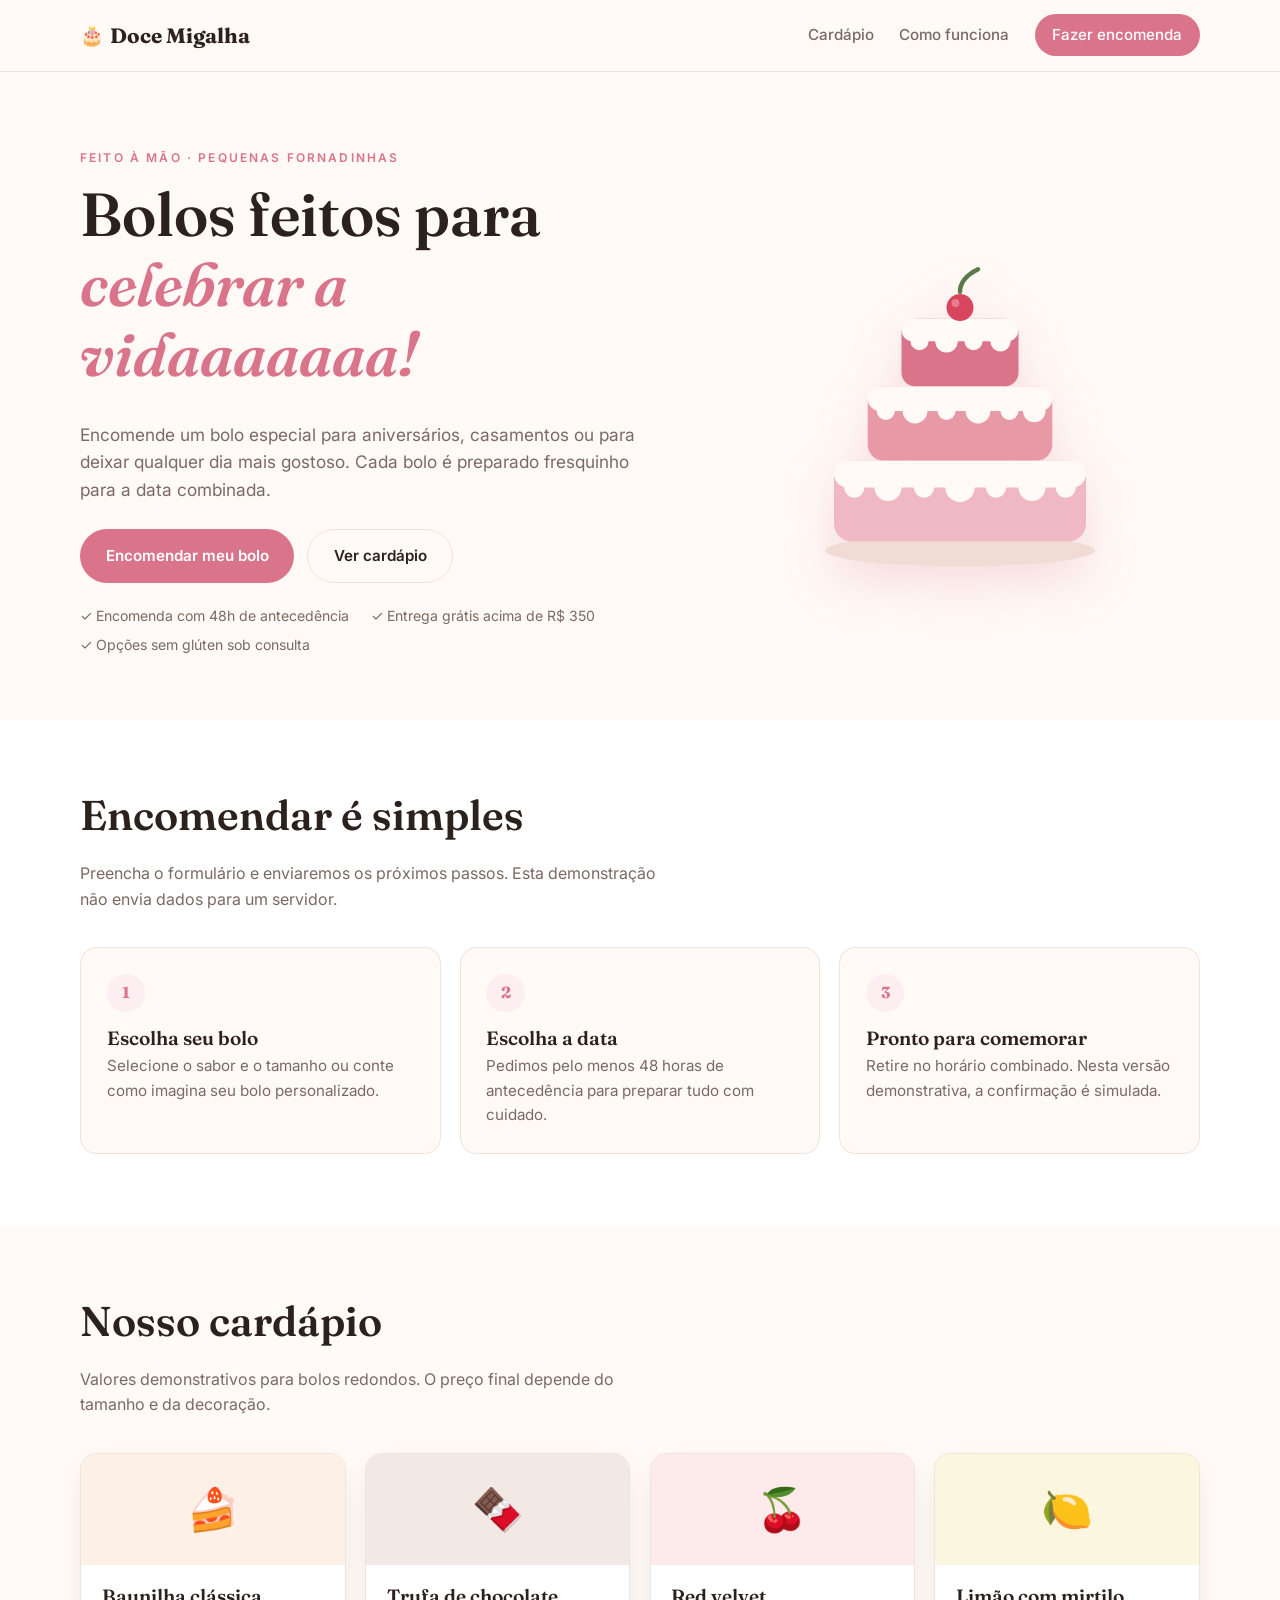
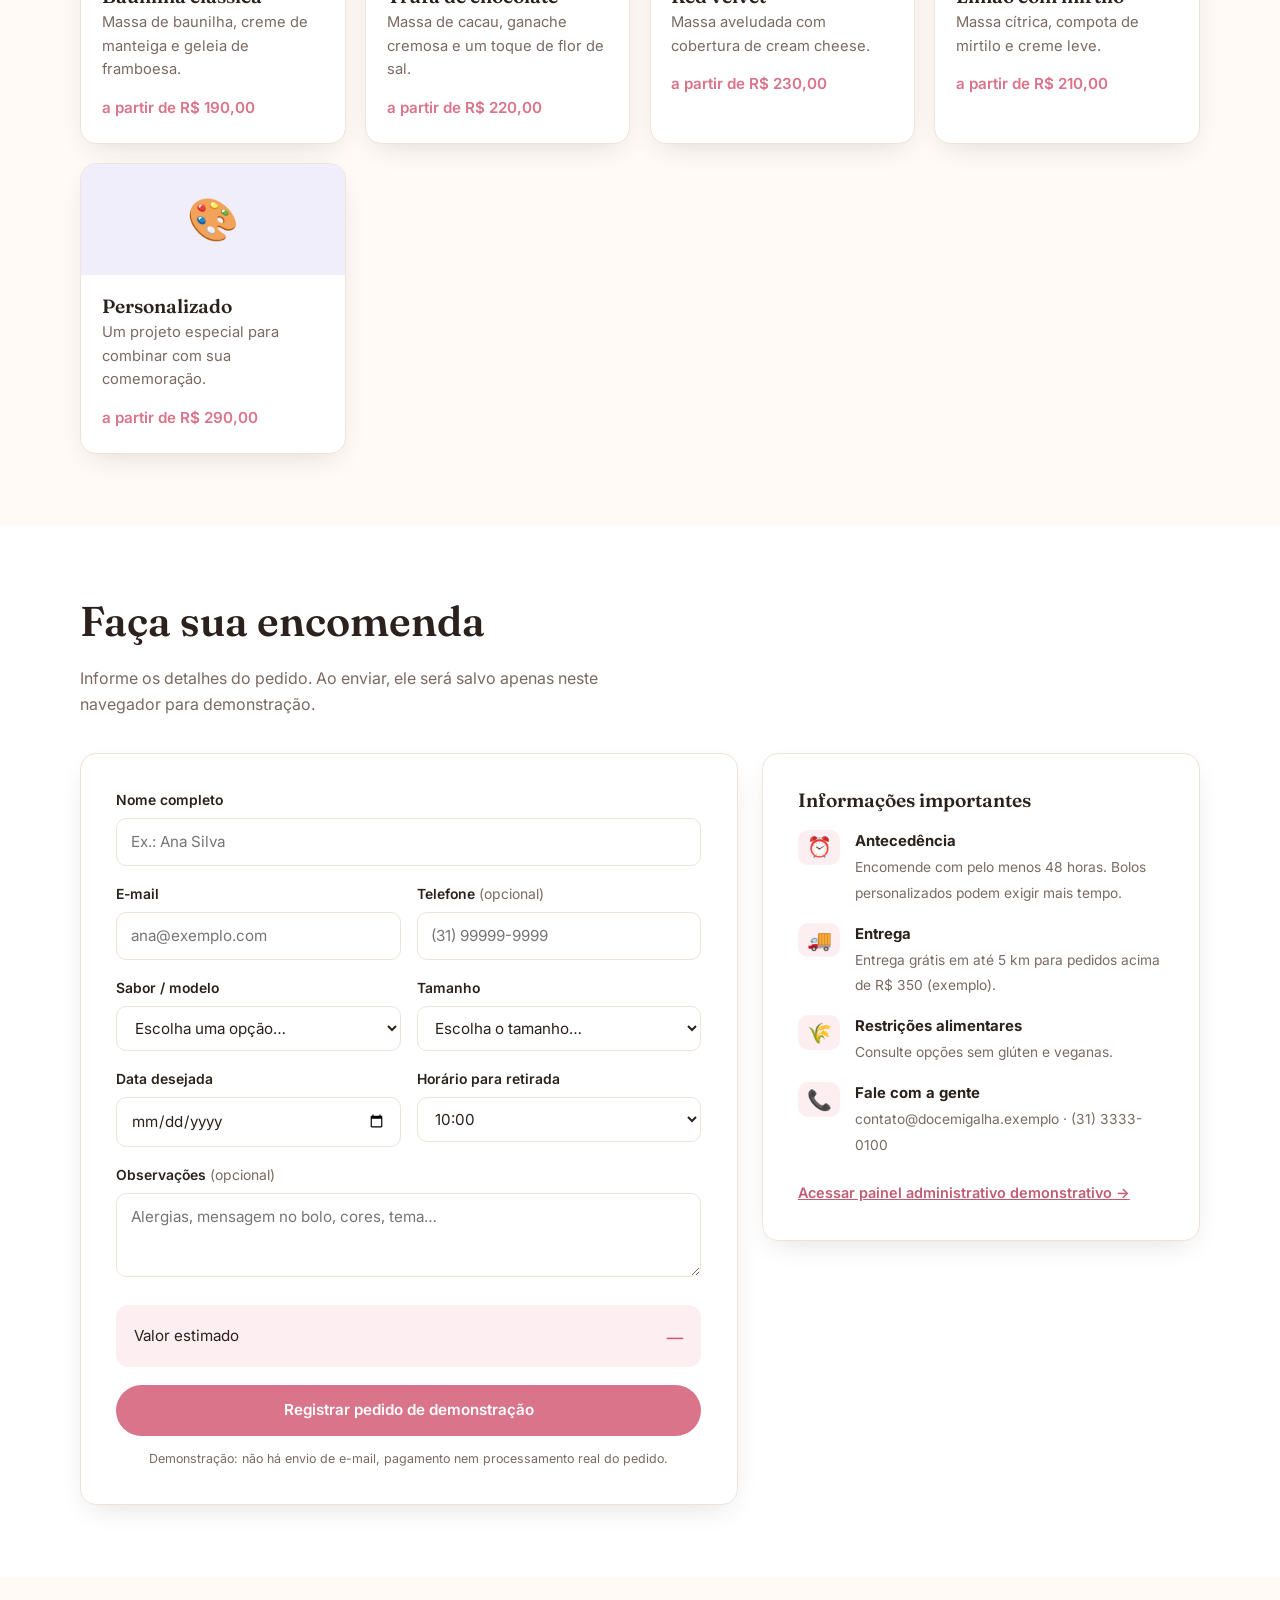
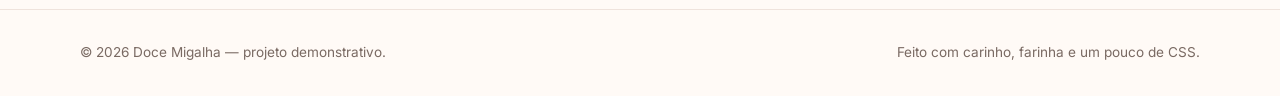
==== commit 46d17c17: "small changes" ====
--- a/index.html
+++ b/index.html
@@ -28,8 +28,8 @@
     <section class="hero">
       <div class="container hero-grid">
         <div class="hero-copy">
-          <p class="eyebrow">Feito à mão · Pequenas fornadas</p>
-          <h1>Bolos feitos para<br><em>celebrar a vida.</em></h1>
+          <p class="eyebrow">Feito à mão · Pequenas fornadinhas</p>
+          <h1>Bolos feitos para<br><em>celebrar a vidaaaaaaa!</em></h1>
           <p class="lead">Encomende um bolo especial para aniversários, casamentos ou para deixar qualquer dia mais gostoso. Cada bolo é preparado fresquinho para a data combinada.</p>
           <div class="hero-actions">
             <a href="#reserva" class="btn">Encomendar meu bolo</a>
